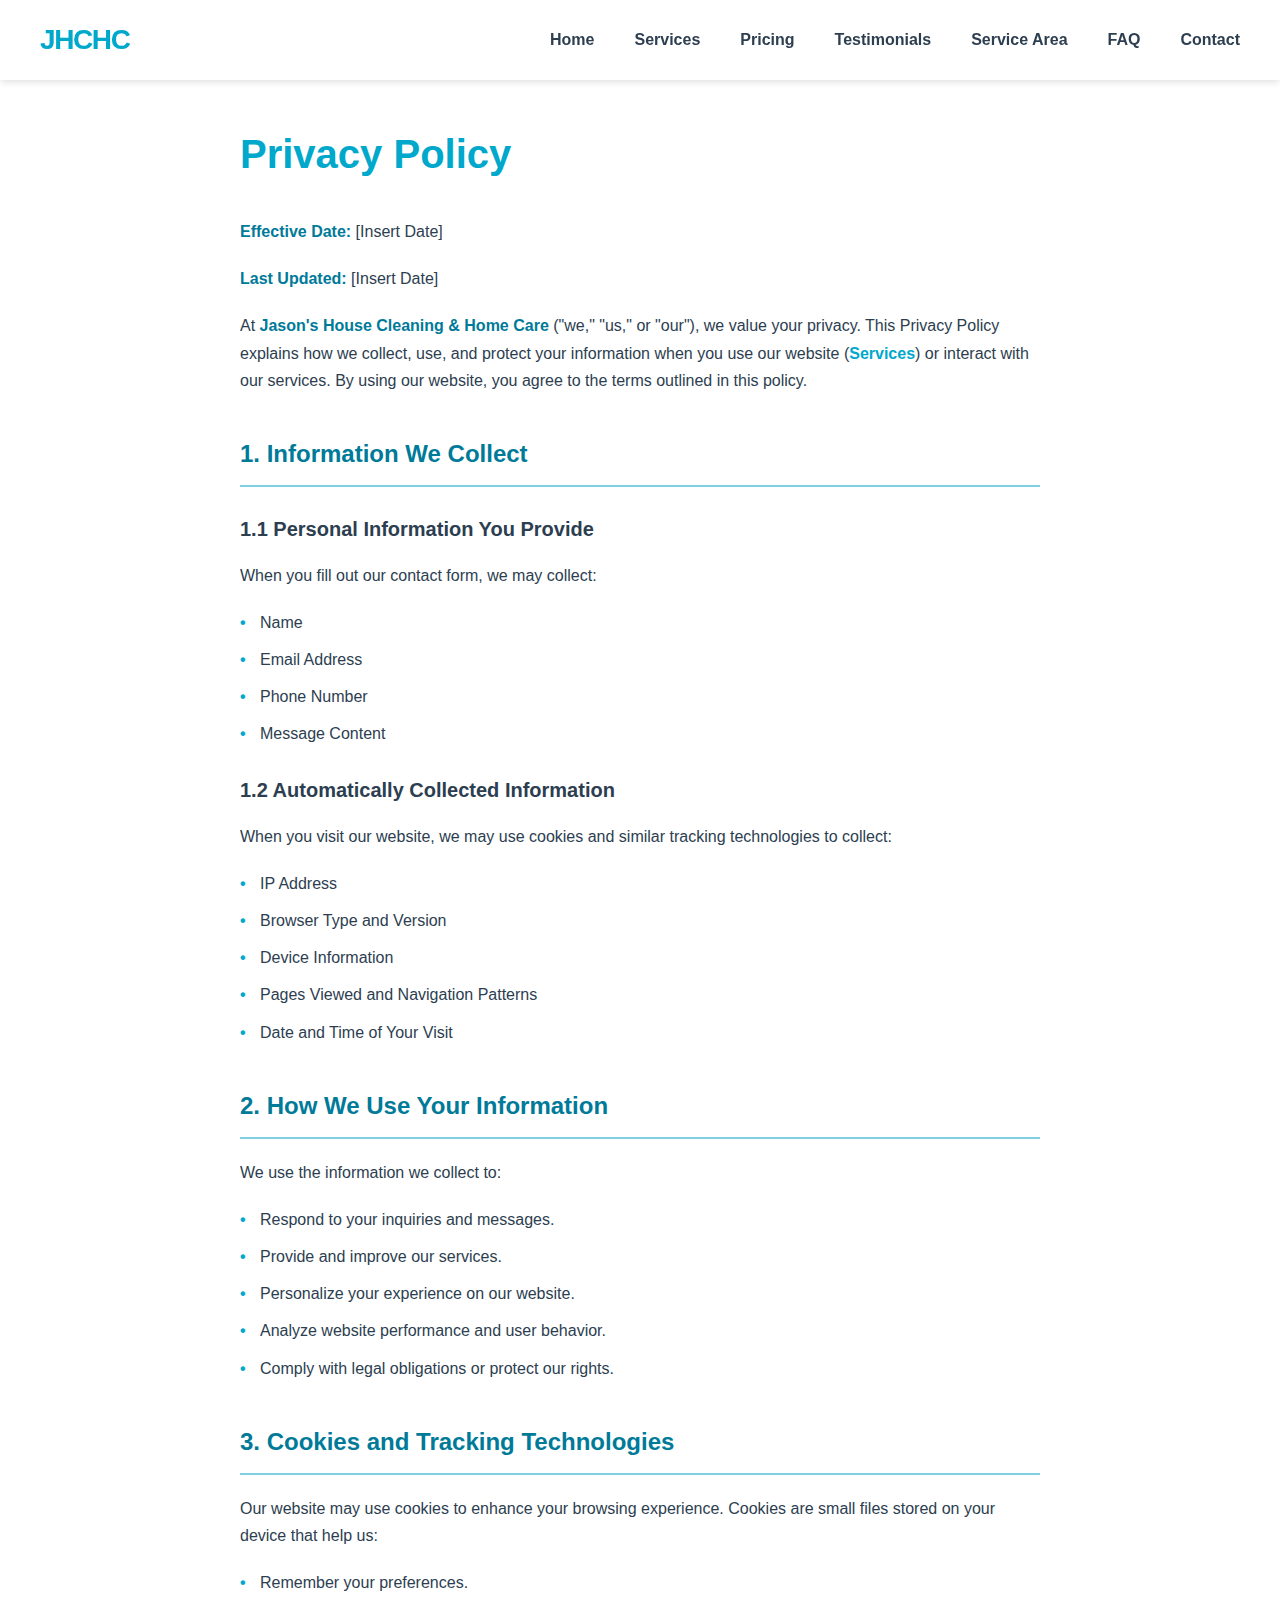
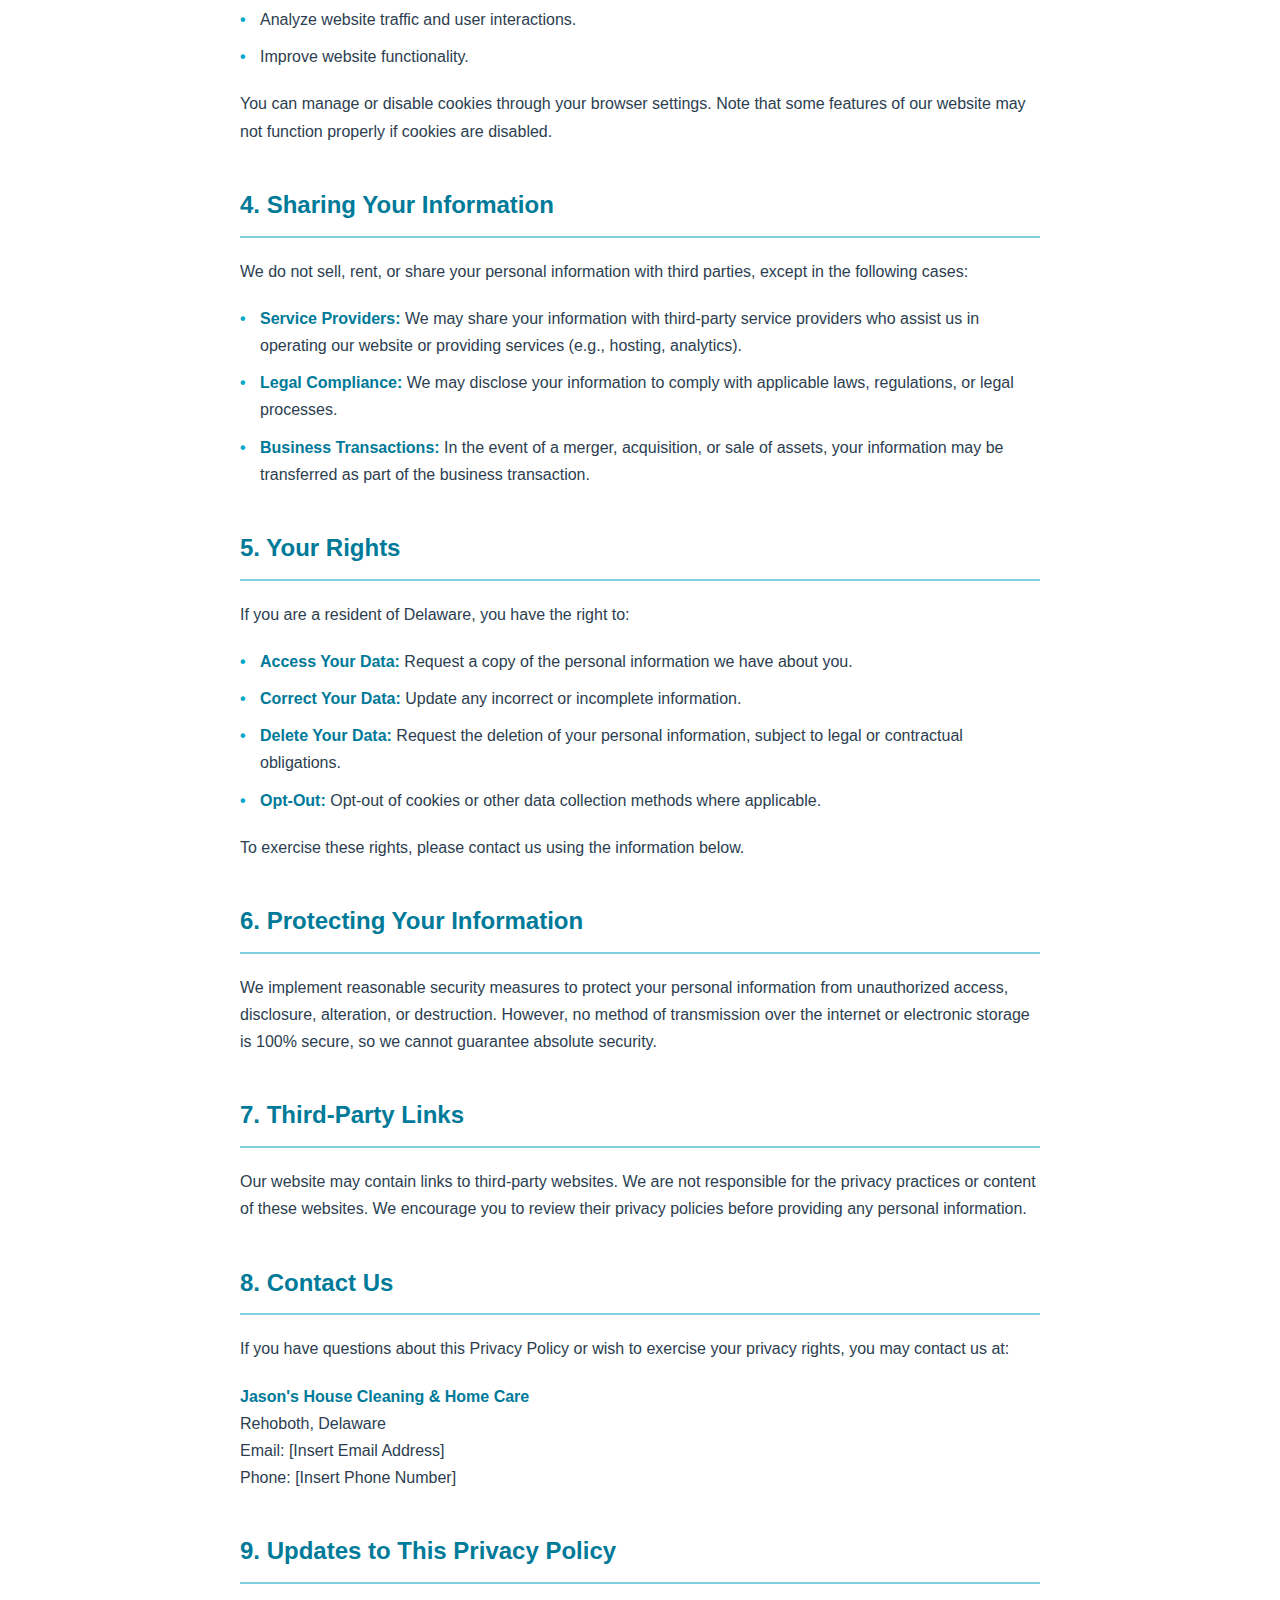
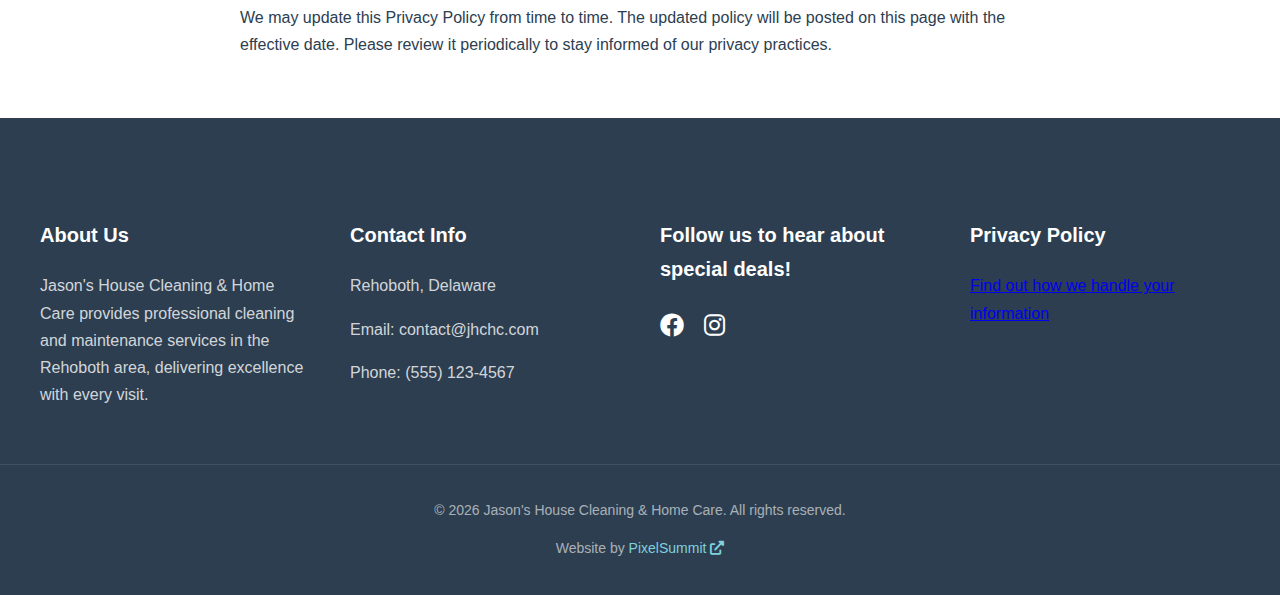
==== privacy-policy.html @ 95e9f78e "Another website version" ====
<!DOCTYPE html>
<html lang="en">
<head>
    <meta charset="UTF-8">
    <meta name="viewport" content="width=device-width, initial-scale=1.0">
    <link href="https://cdnjs.cloudflare.com/ajax/libs/font-awesome/6.0.0/css/all.min.css" rel="stylesheet">
    <link rel="stylesheet" href="styles.css">
    <title>Document</title>
</head>
<body id="top">
    <header>
        <nav class="nav-container container">
            <a href="#" class="logo">JHCHC</a>
            <button class="hamburger">
                <span></span>
                <span></span>
                <span></span>
            </button>
            <ul class="nav-menu">
                <li><a href="index.html#top" class="nav-link">Home</a></li>
                <li><a href="index.html#services" class="nav-link">Services</a></li>
                <li><a href="index.html#pricing" class="nav-link">Pricing</a></li>
                <li><a href="index.html#testimonials" class="nav-link">Testimonials</a></li>
                <li><a href="index.html#service-area" class="nav-link">Service Area</a></li>
                <li><a href="index.html#faq" class="nav-link">FAQ</a></li>
                <li><a href="index.html#contact" class="nav-link">Contact</a></li>
            </ul>
            
        </nav>
    </header>
        <div class="privacy-container">
            <h1>Privacy Policy</h1>
            <p><strong>Effective Date:</strong> [Insert Date]</p>
            <p><strong>Last Updated:</strong> [Insert Date]</p>
            <p>At <strong>Jason's House Cleaning & Home Care</strong> ("we," "us," or "our"), we value your privacy. This Privacy Policy explains how we collect, use, and protect your information when you use our website (<a href="../index.html#services" class="nav-link">Services</a>) or interact with our services. By using our website, you agree to the terms outlined in this policy.</p>
    
            <h2>1. Information We Collect</h2>
            <h3>1.1 Personal Information You Provide</h3>
            <p>When you fill out our contact form, we may collect:</p>
            <ul>
                <li>Name</li>
                <li>Email Address</li>
                <li>Phone Number</li>
                <li>Message Content</li>
            </ul>
    
            <h3>1.2 Automatically Collected Information</h3>
            <p>When you visit our website, we may use cookies and similar tracking technologies to collect:</p>
            <ul>
                <li>IP Address</li>
                <li>Browser Type and Version</li>
                <li>Device Information</li>
                <li>Pages Viewed and Navigation Patterns</li>
                <li>Date and Time of Your Visit</li>
            </ul>
    
            <h2>2. How We Use Your Information</h2>
            <p>We use the information we collect to:</p>
            <ul>
                <li>Respond to your inquiries and messages.</li>
                <li>Provide and improve our services.</li>
                <li>Personalize your experience on our website.</li>
                <li>Analyze website performance and user behavior.</li>
                <li>Comply with legal obligations or protect our rights.</li>
            </ul>
    
            <h2>3. Cookies and Tracking Technologies</h2>
            <p>Our website may use cookies to enhance your browsing experience. Cookies are small files stored on your device that help us:</p>
            <ul>
                <li>Remember your preferences.</li>
                <li>Analyze website traffic and user interactions.</li>
                <li>Improve website functionality.</li>
            </ul>
            <p>You can manage or disable cookies through your browser settings. Note that some features of our website may not function properly if cookies are disabled.</p>
    
            <h2>4. Sharing Your Information</h2>
            <p>We do not sell, rent, or share your personal information with third parties, except in the following cases:</p>
            <ul>
                <li><strong>Service Providers:</strong> We may share your information with third-party service providers who assist us in operating our website or providing services (e.g., hosting, analytics).</li>
                <li><strong>Legal Compliance:</strong> We may disclose your information to comply with applicable laws, regulations, or legal processes.</li>
                <li><strong>Business Transactions:</strong> In the event of a merger, acquisition, or sale of assets, your information may be transferred as part of the business transaction.</li>
            </ul>
    
            <h2>5. Your Rights</h2>
            <p>If you are a resident of Delaware, you have the right to:</p>
            <ul>
                <li><strong>Access Your Data:</strong> Request a copy of the personal information we have about you.</li>
                <li><strong>Correct Your Data:</strong> Update any incorrect or incomplete information.</li>
                <li><strong>Delete Your Data:</strong> Request the deletion of your personal information, subject to legal or contractual obligations.</li>
                <li><strong>Opt-Out:</strong> Opt-out of cookies or other data collection methods where applicable.</li>
            </ul>
            <p>To exercise these rights, please contact us using the information below.</p>
    
            <h2>6. Protecting Your Information</h2>
            <p>We implement reasonable security measures to protect your personal information from unauthorized access, disclosure, alteration, or destruction. However, no method of transmission over the internet or electronic storage is 100% secure, so we cannot guarantee absolute security.</p>
    
            <h2>7. Third-Party Links</h2>
            <p>Our website may contain links to third-party websites. We are not responsible for the privacy practices or content of these websites. We encourage you to review their privacy policies before providing any personal information.</p>
    
            <h2>8. Contact Us</h2>
            <p>If you have questions about this Privacy Policy or wish to exercise your privacy rights, you may contact us at:</p>
            <p><strong>Jason's House Cleaning & Home Care</strong><br>Rehoboth, Delaware<br>Email: [Insert Email Address]<br>Phone: [Insert Phone Number]</p>
    
            <h2>9. Updates to This Privacy Policy</h2>
            <p>We may update this Privacy Policy from time to time. The updated policy will be posted on this page with the effective date. Please review it periodically to stay informed of our privacy practices.</p>
        </div>
        <script src="script.js"></script>

        <footer>
            <div class="container footer-content">
                <div class="footer-section">
                    <h3 class="footer-title">About Us</h3>
                    <p class="footer-text">Jason's House Cleaning & Home Care provides professional cleaning and maintenance services in the Rehoboth area, delivering excellence with every visit.</p>
                </div>
                <div class="footer-section">
                    <h3 class="footer-title">Contact Info</h3>
                    <p class="footer-text">Rehoboth, Delaware</p>
                    <p class="footer-text">Email: contact@jhchc.com</p>
                    <p class="footer-text">Phone: (555) 123-4567</p>
                </div>
                <div class="footer-section">
                    <h3 class="footer-title">Follow us to hear about special deals!</h3>
                    <div class="social-links">
                        <a href="#" class="social-link"><i class="fab fa-facebook"></i></a>
                        <a href="#" class="social-link"><i class="fab fa-instagram"></i></a>
                    </div>
                </div>
                <div class="footer-section">
                    <h3 class="footer-title privacy-title">Privacy Policy</h3>
                    <p class="footer-text privacy-link-text"><a href="privacy-policy.html">Find out how we handle your information</a></p>
                </div>
            </div>
            <div class="container-copyright">
                <p class="copyright">
                    &copy; <span class="current-year">2025</span> Jason's House Cleaning & Home Care. All rights reserved.
                </p>
                <p class="copyright">
                    Website by <a href="https://www.pixelsummit.dev" target="_blank">
                        PixelSummit <i class="fa-solid fa-up-right-from-square"></i>
                    </a>
                </p>
            </div>
        </footer>
</body>
</html>
---- styles.css ----
/* Base styles */
:root {
    --primary: #00A8CC;
    --primary-light: #7FD1DE;
    --primary-dark: #007A99;
    --accent: #FFD93D;
    --text: #2C3E50;
    --text-light: #6C7A89;
    --bg-light: #F8FAFC;
    --white: #FFFFFF;
    --shadow: 0 4px 6px -1px rgba(0, 0, 0, 0.1);
    --transition: all 0.3s cubic-bezier(0.4, 0, 0.2, 1);
}

html {
    font-size: 10px;
    scroll-behavior: smooth;
}

body {
    font-family: 'Open Sans', sans-serif;
    color: var(--text);
    line-height: 1.7;
    margin: 0;
}

.container {
    max-width: 120rem;
    margin: 0 auto;
    padding: 0 2rem;
}

/* Header & Navigation */
header {
    background: var(--white);
    box-shadow: var(--shadow);
    position: fixed;
    width: 100%;
    top: 0;
    z-index: 100;
}

.nav-container {
    height: 8rem;
    display: flex;
    align-items: center;
    justify-content: space-between;
}

.logo {
    font-size: 2.8rem;
    font-weight: 700;
    color: var(--primary);
    text-decoration: none;
    letter-spacing: -0.05em;
}

.nav-menu {
    display: flex;
    gap: 4rem;
    list-style: none;
    margin: 0;
    padding: 0;
}

.nav-link {
    font-size: 1.6rem;
    color: var(--text);
    text-decoration: none;
    font-weight: 600;
    transition: var(--transition);
}

.nav-link:hover {
    color: var(--primary);
}

/* Hero Section */
.hero {
    padding: 16rem 0 12rem;
    background: linear-gradient(rgba(0, 168, 204, 0.95), rgba(0, 168, 204, 0.8)),
                url('./assets/hero-image.jpg');
    background-size: cover;
    background-position: center;
    text-align: center;
    color: var(--white);
}

.hero-title {
    font-size: 5.6rem;
    font-weight: 700;
    margin-bottom: 2rem;
    line-height: 1.2;
}

.hero-subtitle {
    font-size: 2.2rem;
    margin-bottom: 4rem;
    opacity: 0.9;
}

/* Services Section */
.services {
    padding: 10rem 0;
    background: var(--bg-light);
}

.section-title {
    font-size: 4rem;
    text-align: center;
    margin-bottom: 6rem;
    color: var(--text);
}

.services-grid {
    display: grid;
    grid-template-columns: repeat(auto-fit, minmax(35rem, 1fr));
    gap: 3rem;
}

.service-card {
    display: grid;
    grid-template-rows: 20rem auto auto;
    background: var(--white);
    padding: 4rem;
    border-radius: 2rem;
    box-shadow: var(--shadow);
    transition: var(--transition);
    text-align: center;
}

.service-card:hover {
    transform: translateY(-0.5rem);
    box-shadow: 0 8px 12px -1px rgba(0, 0, 0, 0.15);
}

.service-icon {
    font-size: 4rem;
    color: var(--primary);
    margin-top: 2.5rem;
}

.service-title {
    font-size: 2.2rem;
    margin-bottom: 2rem;
    color: var(--text);
}

.service-text {
    font-size: 1.6rem;
    color: var(--text-light);
}

.service-image {
    width: 100%;
    height: 20rem;
    object-fit: cover;
    border-radius: 1rem 1rem 0 0;
}

/* Pricing Section */
.pricing {
    padding: 10rem 0;
}

.pricing-table {
    width: 100%;
    border-collapse: collapse;
    background: var(--white);
    border-radius: 1rem;
    overflow: hidden;
    box-shadow: var(--shadow);
}

.pricing-table th,
.pricing-table td {
    padding: 2rem;
    text-align: left;
    font-size: 1.6rem;
}

.pricing-table th {
    background: var(--primary);
    color: var(--white);
    font-weight: 600;
}

.pricing-table tr:nth-child(even) {
    background: var(--bg-light);
}

/* Testimonials */
.testimonials {
    padding: 10rem 0;
    background: var(--bg-light);
}

.testimonial-grid {
    display: grid;
    grid-template-columns: repeat(auto-fit, minmax(30rem, 1fr));
    gap: 4rem;
}

.testimonial-card {
    background: var(--white);
    padding: 4rem;
    border-radius: 2rem;
    box-shadow: var(--shadow);
    position: relative;
}

.testimonial-text {
    font-size: 1.8rem;
    margin-bottom: 2rem;
    color: var(--text);
    font-style: italic;
}

.testimonial-author {
    font-size: 1.6rem;
    color: var(--primary);
    font-weight: 600;
}

/* Service Area */
.service-area {
    padding: 10rem 0;
}

.area-content {
    display: grid;
    grid-template-columns: 1fr 1fr;
    gap: 6rem;
    align-items: center;
}

.area-text {
    font-size: 1.8rem;
}

.area-list {
    list-style: none;
    padding: 0;
    display: grid;
    grid-template-columns: repeat(2, 1fr);
    gap: 1.5rem;
}

.area-list li {
    font-size: 1.6rem;
    padding: 1rem 2rem;
    background: var(--primary-light);
    color: var(--white);
    border-radius: 5rem;
    text-align: center;
}

.area-image {
    width: 100%;
    border-radius: 2rem;
}

/* FAQ Section */
.faq {
    padding: 10rem 0;
    background: var(--bg-light);
}

.faq-item {
    background: var(--white);
    padding: 3rem;
    border-radius: 1rem;
    margin-bottom: 2rem;
    box-shadow: var(--shadow);
}

.faq-question {
    font-size: 2rem;
    color: var(--primary);
    margin-bottom: 1.5rem;
}

.faq-answer {
    font-size: 1.6rem;
    color: var(--text-light);
}

/* CTA & Insurance Sections */
.cta, .insurance {
    padding: 8rem 0;
    text-align: center;
    background: var(--primary);
    color: var(--white);
}

.cta-title {
    font-size: 4rem;
    margin-bottom: 2rem;
}

.insurance {
    background: var(--primary-dark);
    padding: 4rem 0;
}

/* Contact Form */
.contact {
    padding: 10rem 0;
}

.contact-form {
    max-width: 60rem;
    margin: 0 auto;
    background: var(--white);
    padding: 4rem;
    border-radius: 2rem;
    box-shadow: var(--shadow);
}

.form-group {
    margin-bottom: 2rem;
}

.form-label {
    display: block;
    font-size: 1.6rem;
    margin-bottom: 1rem;
    color: var(--text);
}

.form-input,
.form-textarea {
    width: 100%;
    padding: 1.5rem;
    border: 2px solid #E2E8F0;
    border-radius: 1rem;
    font-size: 1.6rem;
    transition: var(--transition);
}

.form-input:focus,
.form-textarea:focus {
    border-color: var(--primary);
    outline: none;
}

.form-textarea {
    height: 15rem;
    resize: vertical;
}

/* Footer */
footer {
    background: var(--text);
    color: var(--white);
    padding: 8rem 0 2rem;
}

.footer-content {
    display: grid;
    grid-template-columns: repeat(auto-fit, minmax(25rem, 1fr));
    gap: 4rem;
    margin-bottom: 4rem;
}

.footer-title {
    font-size: 2rem;
    margin-bottom: 2rem;
}

.footer-text {
    font-size: 1.6rem;
    color: rgba(255, 255, 255, 0.8);
}

.social-links {
    display: flex;
    gap: 2rem;
}

.social-link {
    color: var(--white);
    font-size: 2.4rem;
    transition: var(--transition);
}

.social-link:hover {
    color: var(--primary-light);
}

.container-copyright {
    border-top: 1px solid rgba(255, 255, 255, 0.1);
    padding-top: 2rem;
    text-align: center;
}

.copyright {
    font-size: 1.4rem;
    color: rgba(255, 255, 255, 0.6);
}

.copyright a {
    color: var(--primary-light);
    text-decoration: none;
}

/* Privacy Policy Styles */
.privacy-container {
    max-width: 80rem;
    margin: 12rem auto 6rem;
    padding: 0 2rem;
    color: var(--text);
    line-height: 1.7;
}

.privacy-container h1 {
    font-size: 4rem;
    color: var(--primary);
    margin-bottom: 3rem;
}

.privacy-container h2 {
    font-size: 2.4rem;
    color: var(--primary-dark);
    margin: 4rem 0 2rem;
    padding-bottom: 1rem;
    border-bottom: 2px solid var(--primary-light);
}

.privacy-container h3 {
    font-size: 2rem;
    color: var(--text);
    margin: 2.5rem 0 1.5rem;
}

.privacy-container p {
    font-size: 1.6rem;
    margin-bottom: 2rem;
}

.privacy-container ul {
    list-style-type: none;
    padding-left: 2rem;
    margin: 2rem 0;
}

.privacy-container ul li {
    font-size: 1.6rem;
    margin-bottom: 1rem;
    position: relative;
}

.privacy-container ul li::before {
    content: "•";
    color: var(--primary);
    font-weight: bold;
    position: absolute;
    left: -2rem;
}

.privacy-container strong {
    color: var(--primary-dark);
}

.privacy-container a {
    color: var(--primary);
    text-decoration: none;
    transition: color 0.3s ease;
}

.privacy-container a:hover {
    color: var(--primary-dark);
    text-decoration: underline;
}

@media (max-width: 768px) {
    .privacy-container {
        margin: 10rem auto 4rem;
    }

    .privacy-container h1 {
        font-size: 3.2rem;
    }

    .privacy-container h2 {
        font-size: 2.2rem;
    }

    .privacy-container h3 {
        font-size: 1.8rem;
    }
}

/* Buttons */
.btn {
    display: inline-block;
    padding: 1.5rem 4rem;
    font-size: 1.8rem;
    font-weight: 600;
    text-decoration: none;
    border-radius: 5rem;
    transition: var(--transition);
    cursor: pointer;
    border: none;
}

.btn-primary {
    background: var(--accent);
    color: var(--text);
}

.btn-primary:hover {
    transform: translateY(-2px);
    box-shadow: 0 4px 12px rgba(255, 217, 61, 0.3);
}

/* Hamburger Menu */
.hamburger {
    display: none;
    border: none;
    background: none;
    cursor: pointer;
    padding: 0;
}

.hamburger span {
    display: block;
    width: 3rem;
    height: 0.3rem;
    background: var(--text);
    margin: 0.6rem 0;
    transition: var(--transition);
}

/* Responsive Design */
@media (max-width: 768px) {
    .hamburger {
        display: block;
    }

    .nav-menu {
        position: fixed;
        top: 8rem;
        right: -100%;
        width: 100%;
        height: calc(100vh - 8rem);
        background: var(--white);
        flex-direction: column;
        align-items: center;
        padding: 4rem 0;
        transition: var(--transition);
    }

    .nav-menu.active {
        right: 0;
    }

    .area-content {
        grid-template-columns: 1fr;
    }

    .hero-title {
        font-size: 4rem;
    }

    .section-title {
        font-size: 3.2rem;
    }
}

/* Animations */
@keyframes fadeInUp {
    from {
        opacity: 0;
        transform: translateY(2rem);
    }
    to {
        opacity: 1;
        transform: translateY(0);
    }
}

[data-animate="true"] > * {
    animation: fadeInUp 0.8s ease-out forwards;
}

/* Scroll to Top Button */
#scrollToTop {
    position: fixed;
    bottom: 3rem;
    right: 3rem;
    background: var(--primary);
    color: var(--white);
    width: 5rem;
    height: 5rem;
    border-radius: 50%;
    display: none;
    align-items: center;
    justify-content: center;
    cursor: pointer;
    box-shadow: var(--shadow);
    transition: var(--transition);
    border: none;
}

#scrollToTop:hover {
    background: var(--primary-dark);
    transform: translateY(-3px);
}
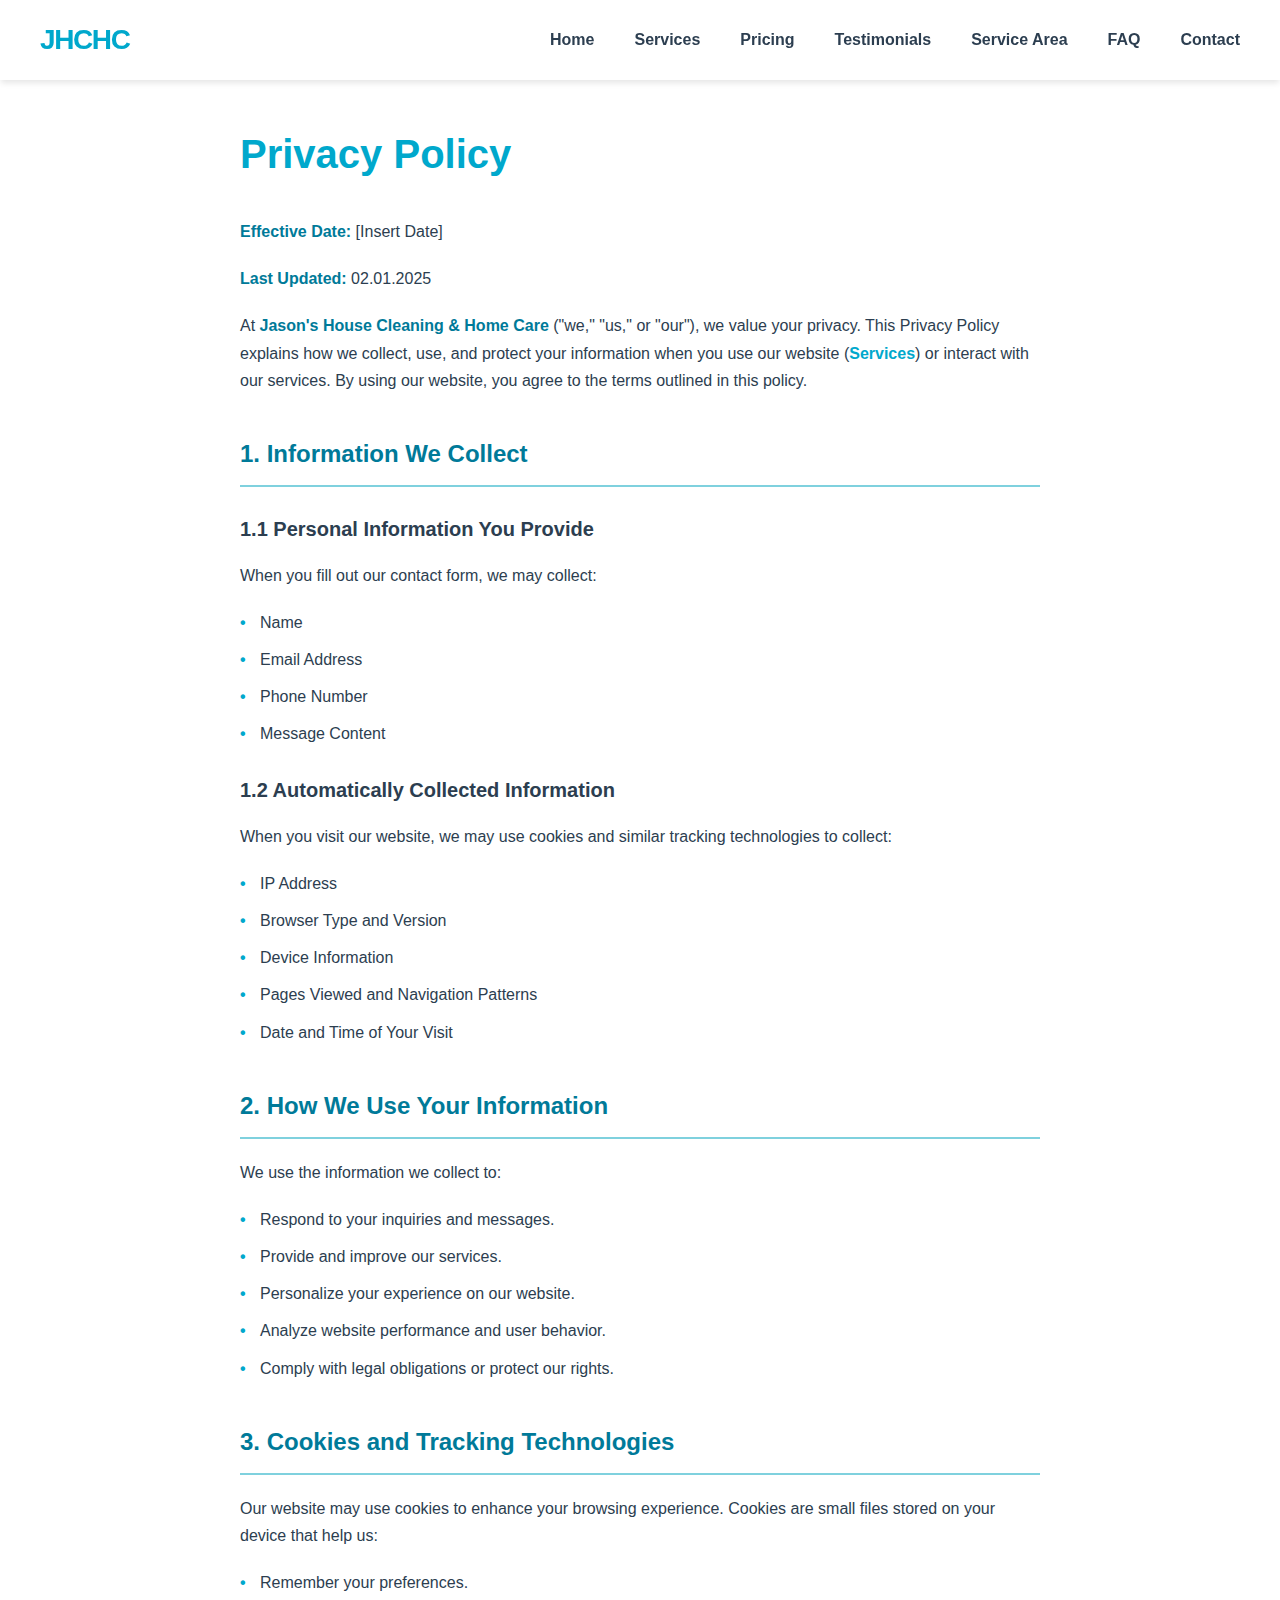
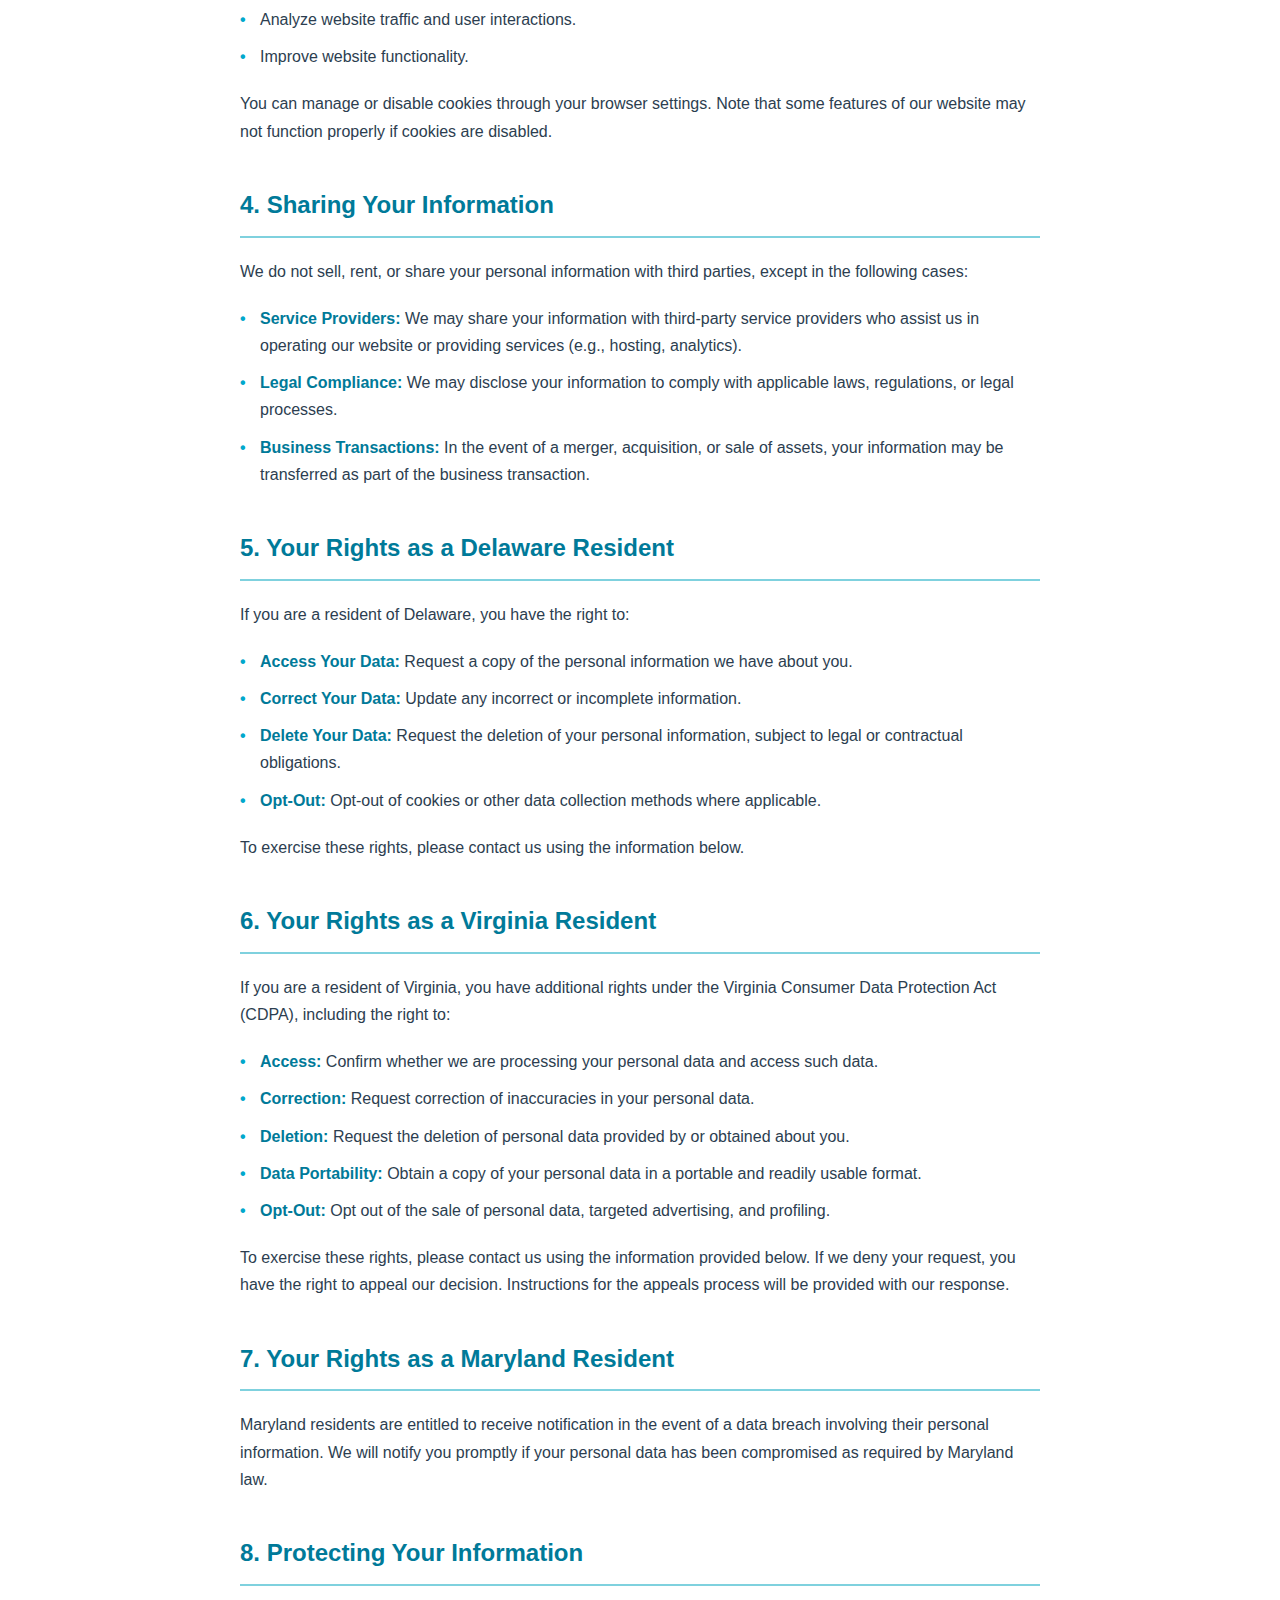
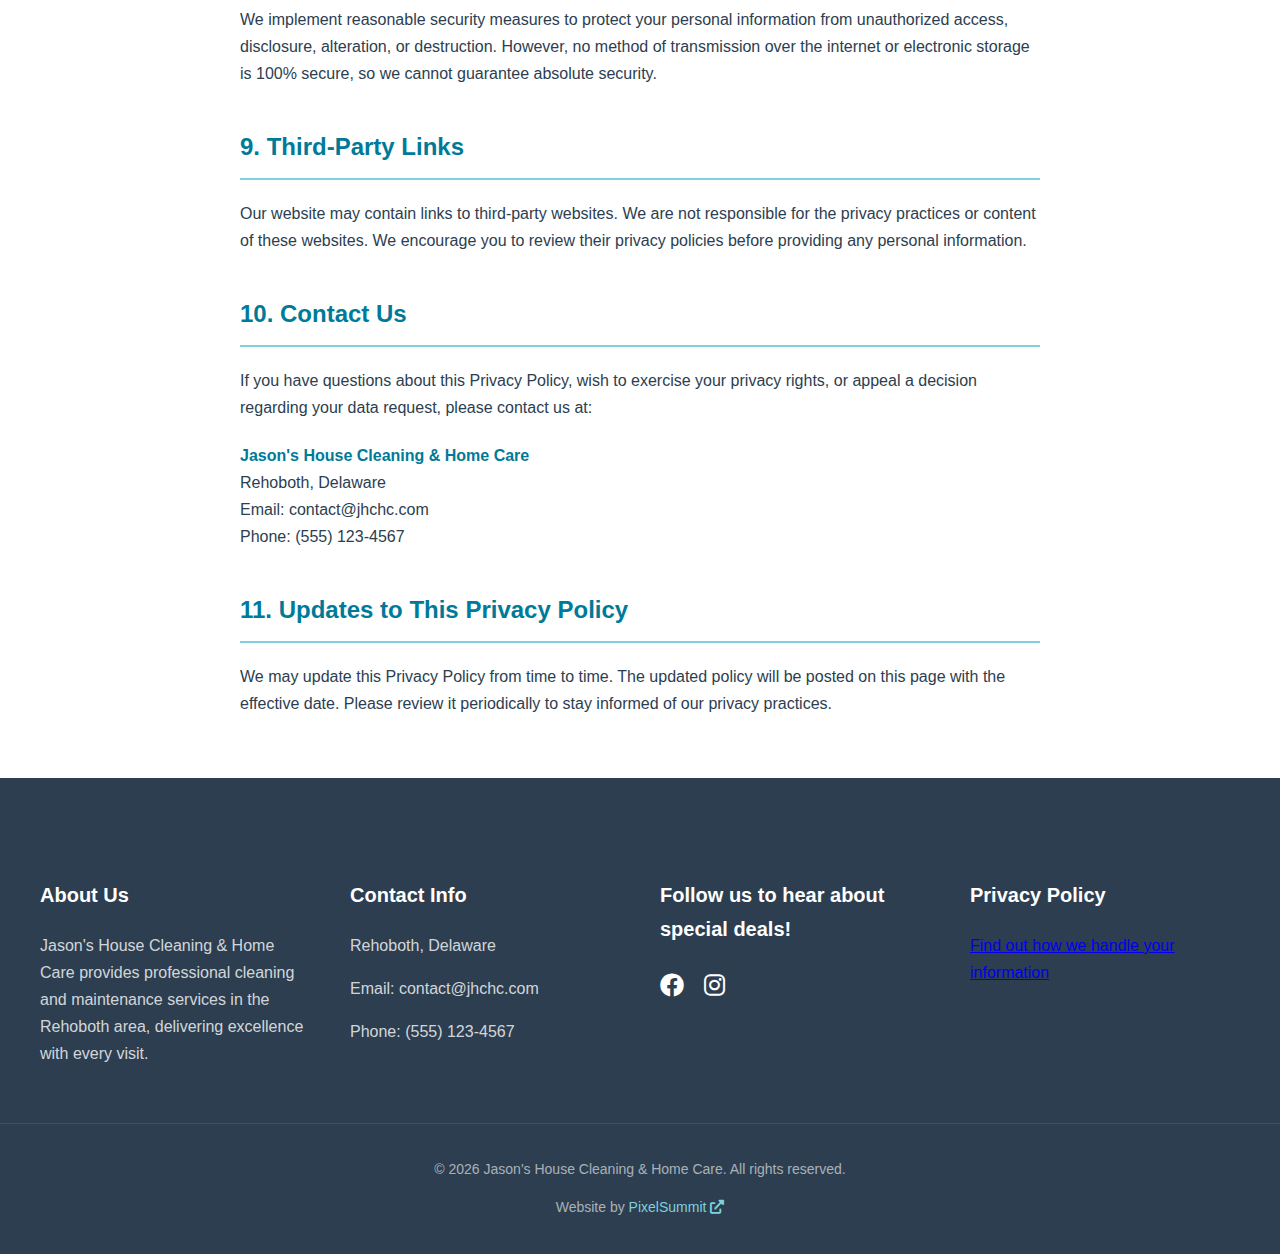
==== commit 89c81889: "Added text to privacy policy page" ====
--- a/privacy-policy.html
+++ b/privacy-policy.html
@@ -5,7 +5,7 @@
     <meta name="viewport" content="width=device-width, initial-scale=1.0">
     <link href="https://cdnjs.cloudflare.com/ajax/libs/font-awesome/6.0.0/css/all.min.css" rel="stylesheet">
     <link rel="stylesheet" href="styles.css">
-    <title>Document</title>
+    <title>Privacy Policy</title>
 </head>
 <body id="top">
     <header>
@@ -25,121 +25,134 @@
                 <li><a href="index.html#faq" class="nav-link">FAQ</a></li>
                 <li><a href="index.html#contact" class="nav-link">Contact</a></li>
             </ul>
-            
         </nav>
     </header>
-        <div class="privacy-container">
-            <h1>Privacy Policy</h1>
-            <p><strong>Effective Date:</strong> [Insert Date]</p>
-            <p><strong>Last Updated:</strong> [Insert Date]</p>
-            <p>At <strong>Jason's House Cleaning & Home Care</strong> ("we," "us," or "our"), we value your privacy. This Privacy Policy explains how we collect, use, and protect your information when you use our website (<a href="../index.html#services" class="nav-link">Services</a>) or interact with our services. By using our website, you agree to the terms outlined in this policy.</p>
-    
-            <h2>1. Information We Collect</h2>
-            <h3>1.1 Personal Information You Provide</h3>
-            <p>When you fill out our contact form, we may collect:</p>
-            <ul>
-                <li>Name</li>
-                <li>Email Address</li>
-                <li>Phone Number</li>
-                <li>Message Content</li>
-            </ul>
-    
-            <h3>1.2 Automatically Collected Information</h3>
-            <p>When you visit our website, we may use cookies and similar tracking technologies to collect:</p>
-            <ul>
-                <li>IP Address</li>
-                <li>Browser Type and Version</li>
-                <li>Device Information</li>
-                <li>Pages Viewed and Navigation Patterns</li>
-                <li>Date and Time of Your Visit</li>
-            </ul>
-    
-            <h2>2. How We Use Your Information</h2>
-            <p>We use the information we collect to:</p>
-            <ul>
-                <li>Respond to your inquiries and messages.</li>
-                <li>Provide and improve our services.</li>
-                <li>Personalize your experience on our website.</li>
-                <li>Analyze website performance and user behavior.</li>
-                <li>Comply with legal obligations or protect our rights.</li>
-            </ul>
-    
-            <h2>3. Cookies and Tracking Technologies</h2>
-            <p>Our website may use cookies to enhance your browsing experience. Cookies are small files stored on your device that help us:</p>
-            <ul>
-                <li>Remember your preferences.</li>
-                <li>Analyze website traffic and user interactions.</li>
-                <li>Improve website functionality.</li>
-            </ul>
-            <p>You can manage or disable cookies through your browser settings. Note that some features of our website may not function properly if cookies are disabled.</p>
-    
-            <h2>4. Sharing Your Information</h2>
-            <p>We do not sell, rent, or share your personal information with third parties, except in the following cases:</p>
-            <ul>
-                <li><strong>Service Providers:</strong> We may share your information with third-party service providers who assist us in operating our website or providing services (e.g., hosting, analytics).</li>
-                <li><strong>Legal Compliance:</strong> We may disclose your information to comply with applicable laws, regulations, or legal processes.</li>
-                <li><strong>Business Transactions:</strong> In the event of a merger, acquisition, or sale of assets, your information may be transferred as part of the business transaction.</li>
-            </ul>
-    
-            <h2>5. Your Rights</h2>
-            <p>If you are a resident of Delaware, you have the right to:</p>
-            <ul>
-                <li><strong>Access Your Data:</strong> Request a copy of the personal information we have about you.</li>
-                <li><strong>Correct Your Data:</strong> Update any incorrect or incomplete information.</li>
-                <li><strong>Delete Your Data:</strong> Request the deletion of your personal information, subject to legal or contractual obligations.</li>
-                <li><strong>Opt-Out:</strong> Opt-out of cookies or other data collection methods where applicable.</li>
-            </ul>
-            <p>To exercise these rights, please contact us using the information below.</p>
-    
-            <h2>6. Protecting Your Information</h2>
-            <p>We implement reasonable security measures to protect your personal information from unauthorized access, disclosure, alteration, or destruction. However, no method of transmission over the internet or electronic storage is 100% secure, so we cannot guarantee absolute security.</p>
-    
-            <h2>7. Third-Party Links</h2>
-            <p>Our website may contain links to third-party websites. We are not responsible for the privacy practices or content of these websites. We encourage you to review their privacy policies before providing any personal information.</p>
-    
-            <h2>8. Contact Us</h2>
-            <p>If you have questions about this Privacy Policy or wish to exercise your privacy rights, you may contact us at:</p>
-            <p><strong>Jason's House Cleaning & Home Care</strong><br>Rehoboth, Delaware<br>Email: [Insert Email Address]<br>Phone: [Insert Phone Number]</p>
-    
-            <h2>9. Updates to This Privacy Policy</h2>
-            <p>We may update this Privacy Policy from time to time. The updated policy will be posted on this page with the effective date. Please review it periodically to stay informed of our privacy practices.</p>
-        </div>
-        <script src="script.js"></script>
+    <div class="privacy-container">
+        <h1>Privacy Policy</h1>
+        <p><strong>Effective Date:</strong> [Insert Date]</p>
+        <p><strong>Last Updated:</strong> 02.01.2025</p>
+        <p>At <strong>Jason's House Cleaning & Home Care</strong> ("we," "us," or "our"), we value your privacy. This Privacy Policy explains how we collect, use, and protect your information when you use our website (<a href="../index.html#services" class="nav-link">Services</a>) or interact with our services. By using our website, you agree to the terms outlined in this policy.</p>
 
-        <footer>
-            <div class="container footer-content">
-                <div class="footer-section">
-                    <h3 class="footer-title">About Us</h3>
-                    <p class="footer-text">Jason's House Cleaning & Home Care provides professional cleaning and maintenance services in the Rehoboth area, delivering excellence with every visit.</p>
-                </div>
-                <div class="footer-section">
-                    <h3 class="footer-title">Contact Info</h3>
-                    <p class="footer-text">Rehoboth, Delaware</p>
-                    <p class="footer-text">Email: contact@jhchc.com</p>
-                    <p class="footer-text">Phone: (555) 123-4567</p>
-                </div>
-                <div class="footer-section">
-                    <h3 class="footer-title">Follow us to hear about special deals!</h3>
-                    <div class="social-links">
-                        <a href="#" class="social-link"><i class="fab fa-facebook"></i></a>
-                        <a href="#" class="social-link"><i class="fab fa-instagram"></i></a>
-                    </div>
-                </div>
-                <div class="footer-section">
-                    <h3 class="footer-title privacy-title">Privacy Policy</h3>
-                    <p class="footer-text privacy-link-text"><a href="privacy-policy.html">Find out how we handle your information</a></p>
+        <h2>1. Information We Collect</h2>
+        <h3>1.1 Personal Information You Provide</h3>
+        <p>When you fill out our contact form, we may collect:</p>
+        <ul>
+            <li>Name</li>
+            <li>Email Address</li>
+            <li>Phone Number</li>
+            <li>Message Content</li>
+        </ul>
+
+        <h3>1.2 Automatically Collected Information</h3>
+        <p>When you visit our website, we may use cookies and similar tracking technologies to collect:</p>
+        <ul>
+            <li>IP Address</li>
+            <li>Browser Type and Version</li>
+            <li>Device Information</li>
+            <li>Pages Viewed and Navigation Patterns</li>
+            <li>Date and Time of Your Visit</li>
+        </ul>
+
+        <h2>2. How We Use Your Information</h2>
+        <p>We use the information we collect to:</p>
+        <ul>
+            <li>Respond to your inquiries and messages.</li>
+            <li>Provide and improve our services.</li>
+            <li>Personalize your experience on our website.</li>
+            <li>Analyze website performance and user behavior.</li>
+            <li>Comply with legal obligations or protect our rights.</li>
+        </ul>
+
+        <h2>3. Cookies and Tracking Technologies</h2>
+        <p>Our website may use cookies to enhance your browsing experience. Cookies are small files stored on your device that help us:</p>
+        <ul>
+            <li>Remember your preferences.</li>
+            <li>Analyze website traffic and user interactions.</li>
+            <li>Improve website functionality.</li>
+        </ul>
+        <p>You can manage or disable cookies through your browser settings. Note that some features of our website may not function properly if cookies are disabled.</p>
+
+        <h2>4. Sharing Your Information</h2>
+        <p>We do not sell, rent, or share your personal information with third parties, except in the following cases:</p>
+        <ul>
+            <li><strong>Service Providers:</strong> We may share your information with third-party service providers who assist us in operating our website or providing services (e.g., hosting, analytics).</li>
+            <li><strong>Legal Compliance:</strong> We may disclose your information to comply with applicable laws, regulations, or legal processes.</li>
+            <li><strong>Business Transactions:</strong> In the event of a merger, acquisition, or sale of assets, your information may be transferred as part of the business transaction.</li>
+        </ul>
+
+        <h2>5. Your Rights as a Delaware Resident</h2>
+        <p>If you are a resident of Delaware, you have the right to:</p>
+        <ul>
+            <li><strong>Access Your Data:</strong> Request a copy of the personal information we have about you.</li>
+            <li><strong>Correct Your Data:</strong> Update any incorrect or incomplete information.</li>
+            <li><strong>Delete Your Data:</strong> Request the deletion of your personal information, subject to legal or contractual obligations.</li>
+            <li><strong>Opt-Out:</strong> Opt-out of cookies or other data collection methods where applicable.</li>
+        </ul>
+        <p>To exercise these rights, please contact us using the information below.</p>
+
+        <h2>6. Your Rights as a Virginia Resident</h2>
+        <p>If you are a resident of Virginia, you have additional rights under the Virginia Consumer Data Protection Act (CDPA), including the right to:</p>
+        <ul>
+            <li><strong>Access:</strong> Confirm whether we are processing your personal data and access such data.</li>
+            <li><strong>Correction:</strong> Request correction of inaccuracies in your personal data.</li>
+            <li><strong>Deletion:</strong> Request the deletion of personal data provided by or obtained about you.</li>
+            <li><strong>Data Portability:</strong> Obtain a copy of your personal data in a portable and readily usable format.</li>
+            <li><strong>Opt-Out:</strong> Opt out of the sale of personal data, targeted advertising, and profiling.</li>
+        </ul>
+        <p>To exercise these rights, please contact us using the information provided below. If we deny your request, you have the right to appeal our decision. Instructions for the appeals process will be provided with our response.</p>
+
+        <h2>7. Your Rights as a Maryland Resident</h2>
+        <p>Maryland residents are entitled to receive notification in the event of a data breach involving their personal information. We will notify you promptly if your personal data has been compromised as required by Maryland law.</p>
+
+        <h2>8. Protecting Your Information</h2>
+        <p>We implement reasonable security measures to protect your personal information from unauthorized access, disclosure, alteration, or destruction. However, no method of transmission over the internet or electronic storage is 100% secure, so we cannot guarantee absolute security.</p>
+
+        <h2>9. Third-Party Links</h2>
+        <p>Our website may contain links to third-party websites. We are not responsible for the privacy practices or content of these websites. We encourage you to review their privacy policies before providing any personal information.</p>
+
+        <h2>10. Contact Us</h2>
+        <p>If you have questions about this Privacy Policy, wish to exercise your privacy rights, or appeal a decision regarding your data request, please contact us at:</p>
+        <p><strong>Jason's House Cleaning & Home Care</strong><br>Rehoboth, Delaware<br>Email: contact@jhchc.com<br>Phone: (555) 123-4567</p>
+
+        <h2>11. Updates to This Privacy Policy</h2>
+        <p>We may update this Privacy Policy from time to time. The updated policy will be posted on this page with the effective date. Please review it periodically to stay informed of our privacy practices.</p>
+    </div>
+    <script src="script.js"></script>
+
+    <footer>
+        <div class="container footer-content">
+            <div class="footer-section">
+                <h3 class="footer-title">About Us</h3>
+                <p class="footer-text">Jason's House Cleaning & Home Care provides professional cleaning and maintenance services in the Rehoboth area, delivering excellence with every visit.</p>
+            </div>
+            <div class="footer-section">
+                <h3 class="footer-title">Contact Info</h3>
+                <p class="footer-text">Rehoboth, Delaware</p>
+                <p class="footer-text">Email: contact@jhchc.com</p>
+                <p class="footer-text">Phone: (555) 123-4567</p>
+            </div>
+            <div class="footer-section">
+                <h3 class="footer-title">Follow us to hear about special deals!</h3>
+                <div class="social-links">
+                    <a href="#" class="social-link"><i class="fab fa-facebook"></i></a>
+                    <a href="#" class="social-link"><i class="fab fa-instagram"></i></a>
                 </div>
             </div>
-            <div class="container-copyright">
-                <p class="copyright">
-                    &copy; <span class="current-year">2025</span> Jason's House Cleaning & Home Care. All rights reserved.
-                </p>
-                <p class="copyright">
-                    Website by <a href="https://www.pixelsummit.dev" target="_blank">
-                        PixelSummit <i class="fa-solid fa-up-right-from-square"></i>
-                    </a>
-                </p>
+            <div class="footer-section">
+                <h3 class="footer-title privacy-title">Privacy Policy</h3>
+                <p class="footer-text privacy-link-text"><a href="privacy-policy.html">Find out how we handle your information</a></p>
             </div>
-        </footer>
+        </div>
+        <div class="container-copyright">
+            <p class="copyright">
+                &copy; <span class="current-year">2025</span> Jason's House Cleaning & Home Care. All rights reserved.
+            </p>
+            <p class="copyright">
+                Website by <a href="https://www.pixelsummit.dev" target="_blank">
+                    PixelSummit <i class="fa-solid fa-up-right-from-square"></i>
+                </a>
+            </p>
+        </div>
+    </footer>
 </body>
-</html>+</html>
--- a/styles.css
+++ b/styles.css
@@ -298,9 +298,27 @@
     margin-bottom: 2rem;
 }
 
+.insurance-container {
+    display: flex;
+    justify-content: center;
+    gap: 4rem;
+    margin-top: 4rem;
+}
+
 .insurance {
     background: var(--primary-dark);
     padding: 4rem 0;
+}
+
+.insurance-text {
+    font-size: 1.5rem;
+    margin-bottom: 4rem;
+    font-weight: 500;
+}
+
+.cta-text {
+    font-size: 1.5rem;
+    font-weight: 500;
 }
 
 /* Contact Form */
